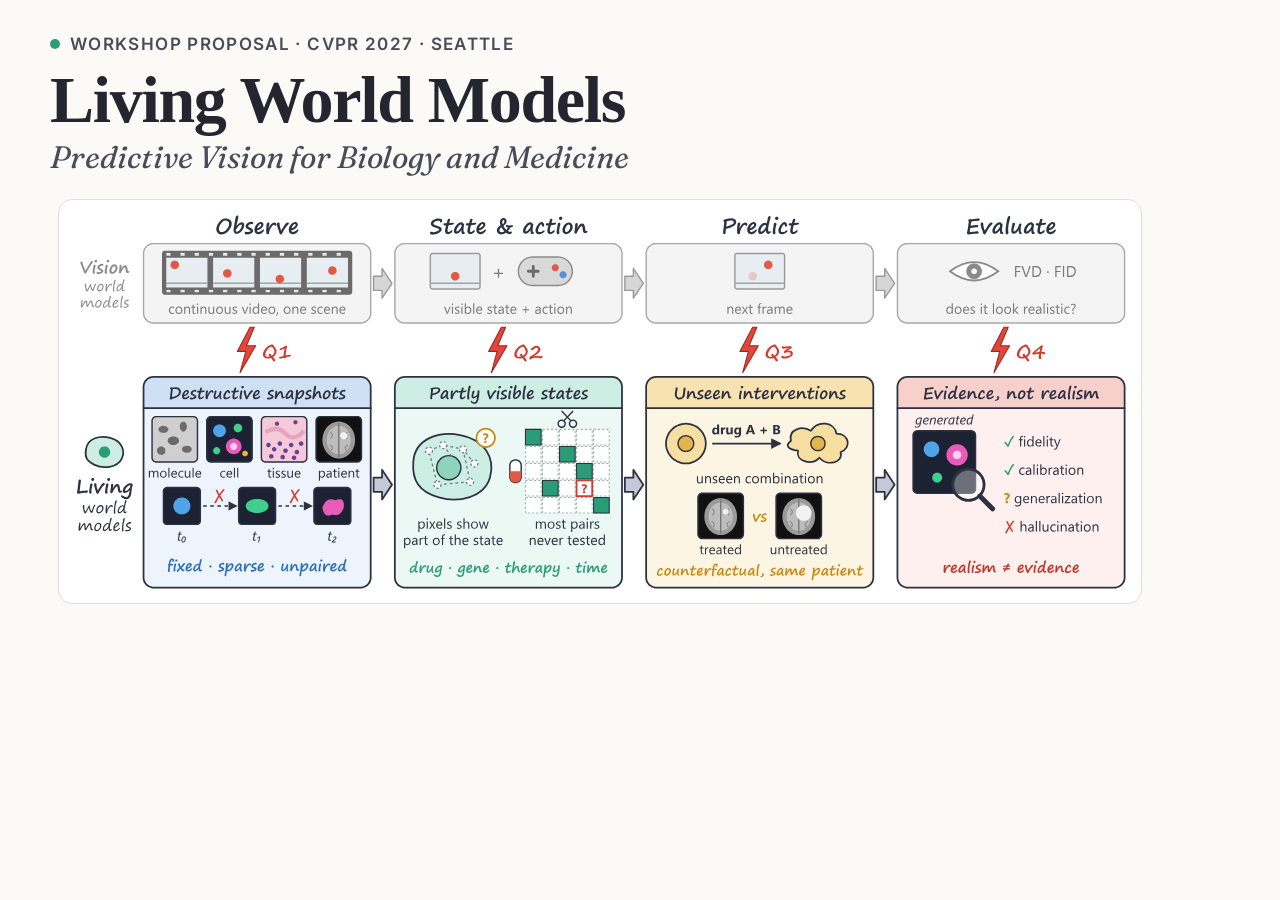
==== tools/og.html @ c04dcca2 "Add LivingWM workshop site (proposal stage) Single static page built from the CVPR 2027 proposal: ab" ====
<!doctype html>
<html lang="en">
<head>
<meta charset="utf-8">
<title>LivingWM social preview</title>
<!-- Rendered to assets/img/og.png (1200x630) by tools/build_assets.py -->
<style>
  @font-face { font-family: "Fraunces"; src: url("../assets/fonts/fraunces-latin-600-normal.woff2") format("woff2"); font-weight: 600; }
  @font-face { font-family: "Fraunces"; src: url("../assets/fonts/fraunces-latin-400-italic.woff2") format("woff2"); font-weight: 400; font-style: italic; }
  @font-face { font-family: "Inter"; src: url("../assets/fonts/inter-latin-600-normal.woff2") format("woff2"); font-weight: 600; }
  html, body { margin: 0; width: 1200px; height: 630px; overflow: hidden; background: #fbfaf7; color: #23262f; }
  body { box-sizing: border-box; padding: 34px 50px 0; font-family: "Inter", sans-serif; }
  .status { display: flex; align-items: center; gap: 10px; font-size: 17px; font-weight: 600; letter-spacing: 0.08em; text-transform: uppercase; color: #474c59; }
  .dot { width: 10px; height: 10px; border-radius: 50%; background: #2a9d78; }
  h1 { margin: 12px 0 0; font: 600 66px/1.02 "Fraunces", serif; letter-spacing: -0.02em; }
  .sub { margin: 6px 0 0; font: italic 400 31px/1.2 "Fraunces", serif; color: #474c59; }
  .fig { margin: 22px auto 0; width: 1084px; background: #fff; border: 1px solid #e2ded5; border-radius: 14px; padding: 8px 10px; box-sizing: border-box; }
  .fig img { display: block; width: 100%; }
</style>
</head>
<body>
  <div class="status"><span class="dot"></span>Workshop proposal · CVPR 2027 · Seattle</div>
  <h1>Living World Models</h1>
  <p class="sub">Predictive Vision for Biology and Medicine</p>
  <div class="fig"><img src="../assets/img/figure1.svg" alt=""></div>
</body>
</html>
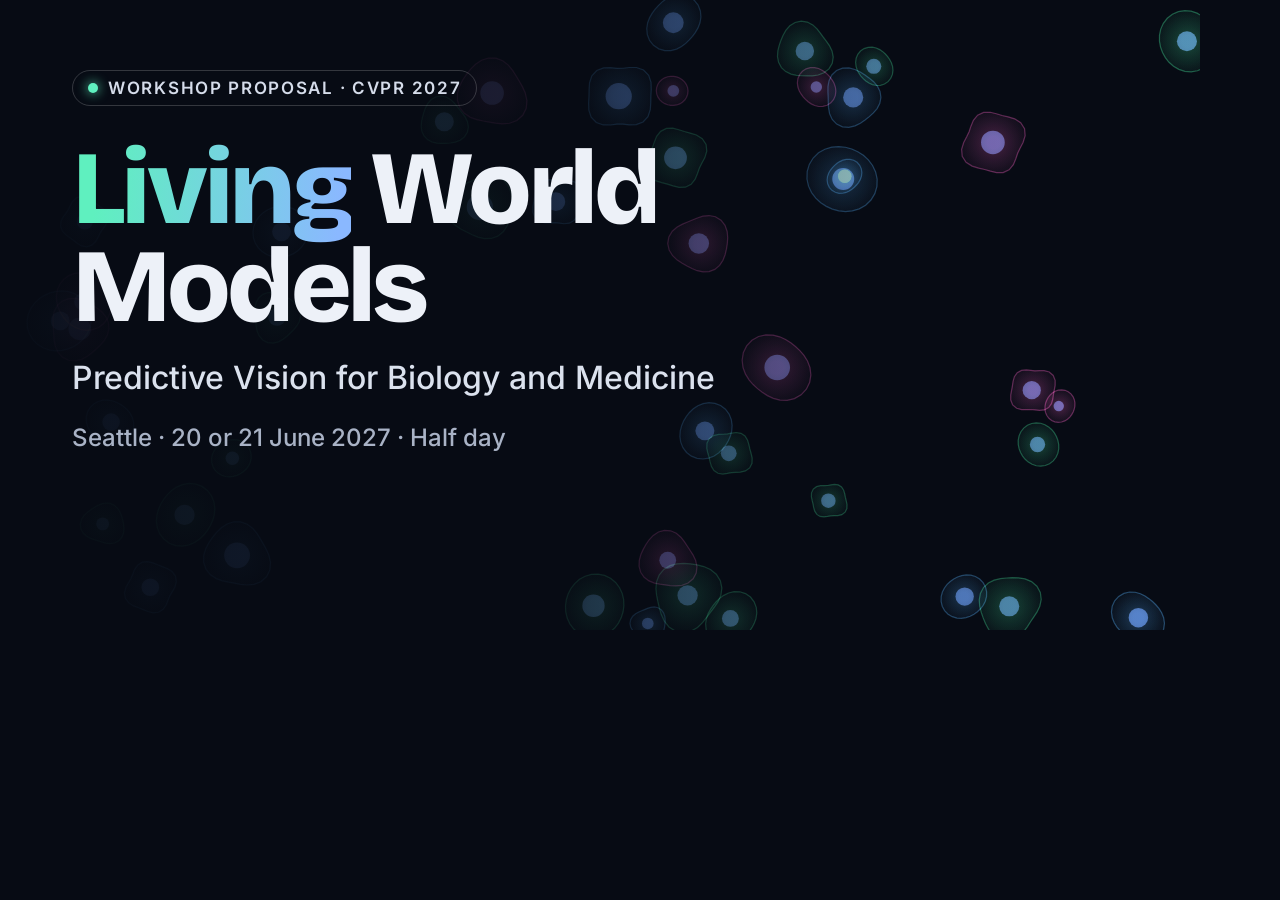
==== commit 3fb0a897: "Redesign site: microscopy hero, at-a-glance facts, denser layout - Dark hero with an animated field " ====
--- a/tools/og.html
+++ b/tools/og.html
@@ -3,25 +3,36 @@
 <head>
 <meta charset="utf-8">
 <title>LivingWM social preview</title>
-<!-- Rendered to assets/img/og.png (1200x630) by tools/build_assets.py -->
+<!-- Rendered to assets/img/og.png (1200x630) by tools/build_assets.py.
+     The cell field is one still frame of assets/js/cells.js. -->
 <style>
-  @font-face { font-family: "Fraunces"; src: url("../assets/fonts/fraunces-latin-600-normal.woff2") format("woff2"); font-weight: 600; }
-  @font-face { font-family: "Fraunces"; src: url("../assets/fonts/fraunces-latin-400-italic.woff2") format("woff2"); font-weight: 400; font-style: italic; }
+  @font-face { font-family: "Bricolage Grotesque"; src: url("../assets/fonts/bricolage-grotesque-latin-800-normal.woff2") format("woff2"); font-weight: 800; }
+  @font-face { font-family: "Inter"; src: url("../assets/fonts/inter-latin-500-normal.woff2") format("woff2"); font-weight: 500; }
   @font-face { font-family: "Inter"; src: url("../assets/fonts/inter-latin-600-normal.woff2") format("woff2"); font-weight: 600; }
-  html, body { margin: 0; width: 1200px; height: 630px; overflow: hidden; background: #fbfaf7; color: #23262f; }
-  body { box-sizing: border-box; padding: 34px 50px 0; font-family: "Inter", sans-serif; }
-  .status { display: flex; align-items: center; gap: 10px; font-size: 17px; font-weight: 600; letter-spacing: 0.08em; text-transform: uppercase; color: #474c59; }
-  .dot { width: 10px; height: 10px; border-radius: 50%; background: #2a9d78; }
-  h1 { margin: 12px 0 0; font: 600 66px/1.02 "Fraunces", serif; letter-spacing: -0.02em; }
-  .sub { margin: 6px 0 0; font: italic 400 31px/1.2 "Fraunces", serif; color: #474c59; }
-  .fig { margin: 22px auto 0; width: 1084px; background: #fff; border: 1px solid #e2ded5; border-radius: 14px; padding: 8px 10px; box-sizing: border-box; }
-  .fig img { display: block; width: 100%; }
+  html, body { margin: 0; width: 1200px; height: 630px; overflow: hidden; background: #070b14; color: #edf1f8; font-family: "Inter", sans-serif; }
+  .hero { position: relative; height: 630px; isolation: isolate; }
+  .cells { position: absolute; inset: 0; width: 100%; height: 100%; z-index: -2; }
+  .shade { position: absolute; inset: 0; z-index: -1; background: linear-gradient(90deg, rgba(7,11,20,.96) 0%, rgba(7,11,20,.85) 42%, rgba(7,11,20,.25) 75%, rgba(7,11,20,.1) 100%); }
+  .inner { padding: 70px 72px; }
+  .status { display: inline-flex; align-items: center; gap: 10px; padding: 7px 15px; border: 1px solid rgba(255,255,255,.18); border-radius: 999px; font-size: 17px; font-weight: 600; letter-spacing: .1em; text-transform: uppercase; color: #d5dcea; }
+  .dot { width: 10px; height: 10px; border-radius: 50%; background: #5ff0bf; box-shadow: 0 0 12px #5ff0bf; }
+  h1 { margin: 34px 0 0; font: 800 104px/0.94 "Bricolage Grotesque", sans-serif; letter-spacing: -0.04em; }
+  .glow { background: linear-gradient(95deg, #5ff0bf 10%, #8ab8ff 95%); -webkit-background-clip: text; background-clip: text; color: transparent; }
+  .sub { margin: 22px 0 0; font-size: 32px; font-weight: 500; color: #dbe2ee; }
+  .meta { margin-top: 26px; font-size: 24px; font-weight: 500; color: #a9b3c6; }
 </style>
 </head>
 <body>
-  <div class="status"><span class="dot"></span>Workshop proposal · CVPR 2027 · Seattle</div>
-  <h1>Living World Models</h1>
-  <p class="sub">Predictive Vision for Biology and Medicine</p>
-  <div class="fig"><img src="../assets/img/figure1.svg" alt=""></div>
+  <div class="hero">
+    <canvas class="cells"></canvas>
+    <div class="shade"></div>
+    <div class="inner">
+      <div class="status"><span class="dot"></span>Workshop proposal · CVPR 2027</div>
+      <h1><span class="glow">Living</span> World<br>Models</h1>
+      <p class="sub">Predictive Vision for Biology and Medicine</p>
+      <p class="meta">Seattle · 20 or 21 June 2027 · Half day</p>
+    </div>
+  </div>
+  <script src="../assets/js/cells.js"></script>
 </body>
 </html>
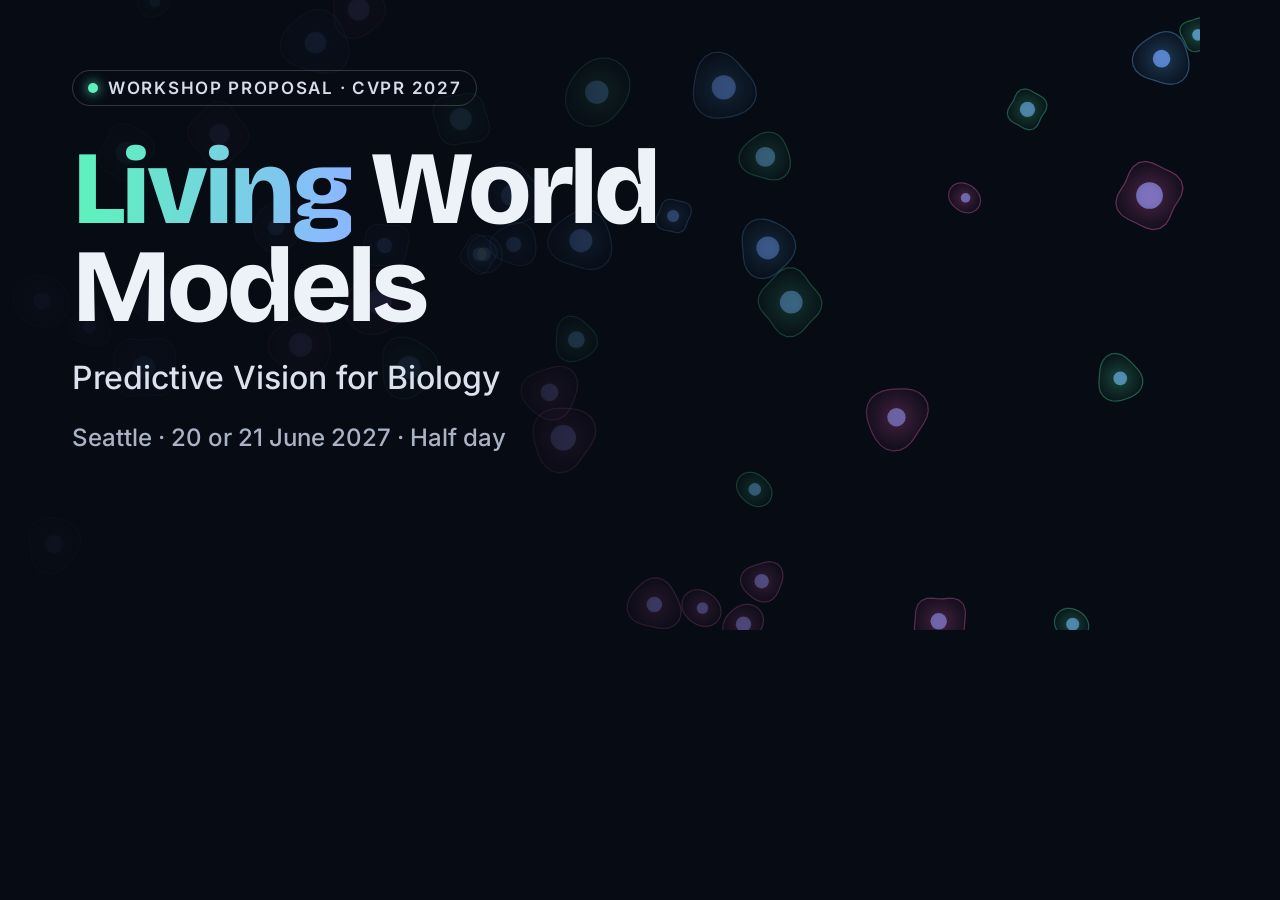
==== commit ee900b66: "Mirror the proposal's scope change: biology without medicine Title "Living World Models: Predictive " ====
--- a/tools/og.html
+++ b/tools/og.html
@@ -29,7 +29,7 @@
     <div class="inner">
       <div class="status"><span class="dot"></span>Workshop proposal · CVPR 2027</div>
       <h1><span class="glow">Living</span> World<br>Models</h1>
-      <p class="sub">Predictive Vision for Biology and Medicine</p>
+      <p class="sub">Predictive Vision for Biology</p>
       <p class="meta">Seattle · 20 or 21 June 2027 · Half day</p>
     </div>
   </div>
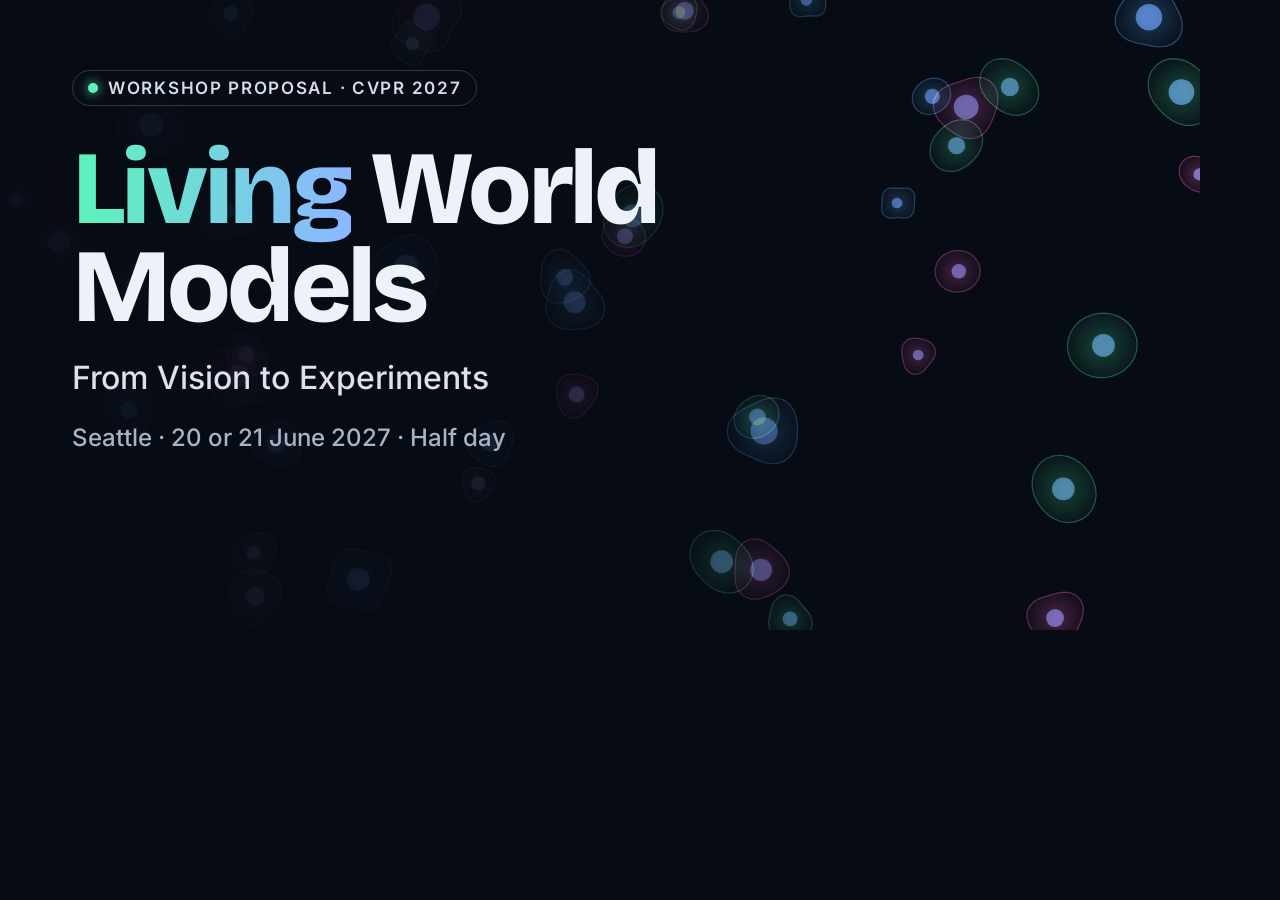
==== commit f4bd93a3: "Title: Living World Models: From Vision to Experiments Co-Authored-By: Claude Opus 5.5 <noreply@anth" ====
--- a/tools/og.html
+++ b/tools/og.html
@@ -29,7 +29,7 @@
     <div class="inner">
       <div class="status"><span class="dot"></span>Workshop proposal · CVPR 2027</div>
       <h1><span class="glow">Living</span> World<br>Models</h1>
-      <p class="sub">Predictive Vision for Biology</p>
+      <p class="sub">From Vision to Experiments</p>
       <p class="meta">Seattle · 20 or 21 June 2027 · Half day</p>
     </div>
   </div>
